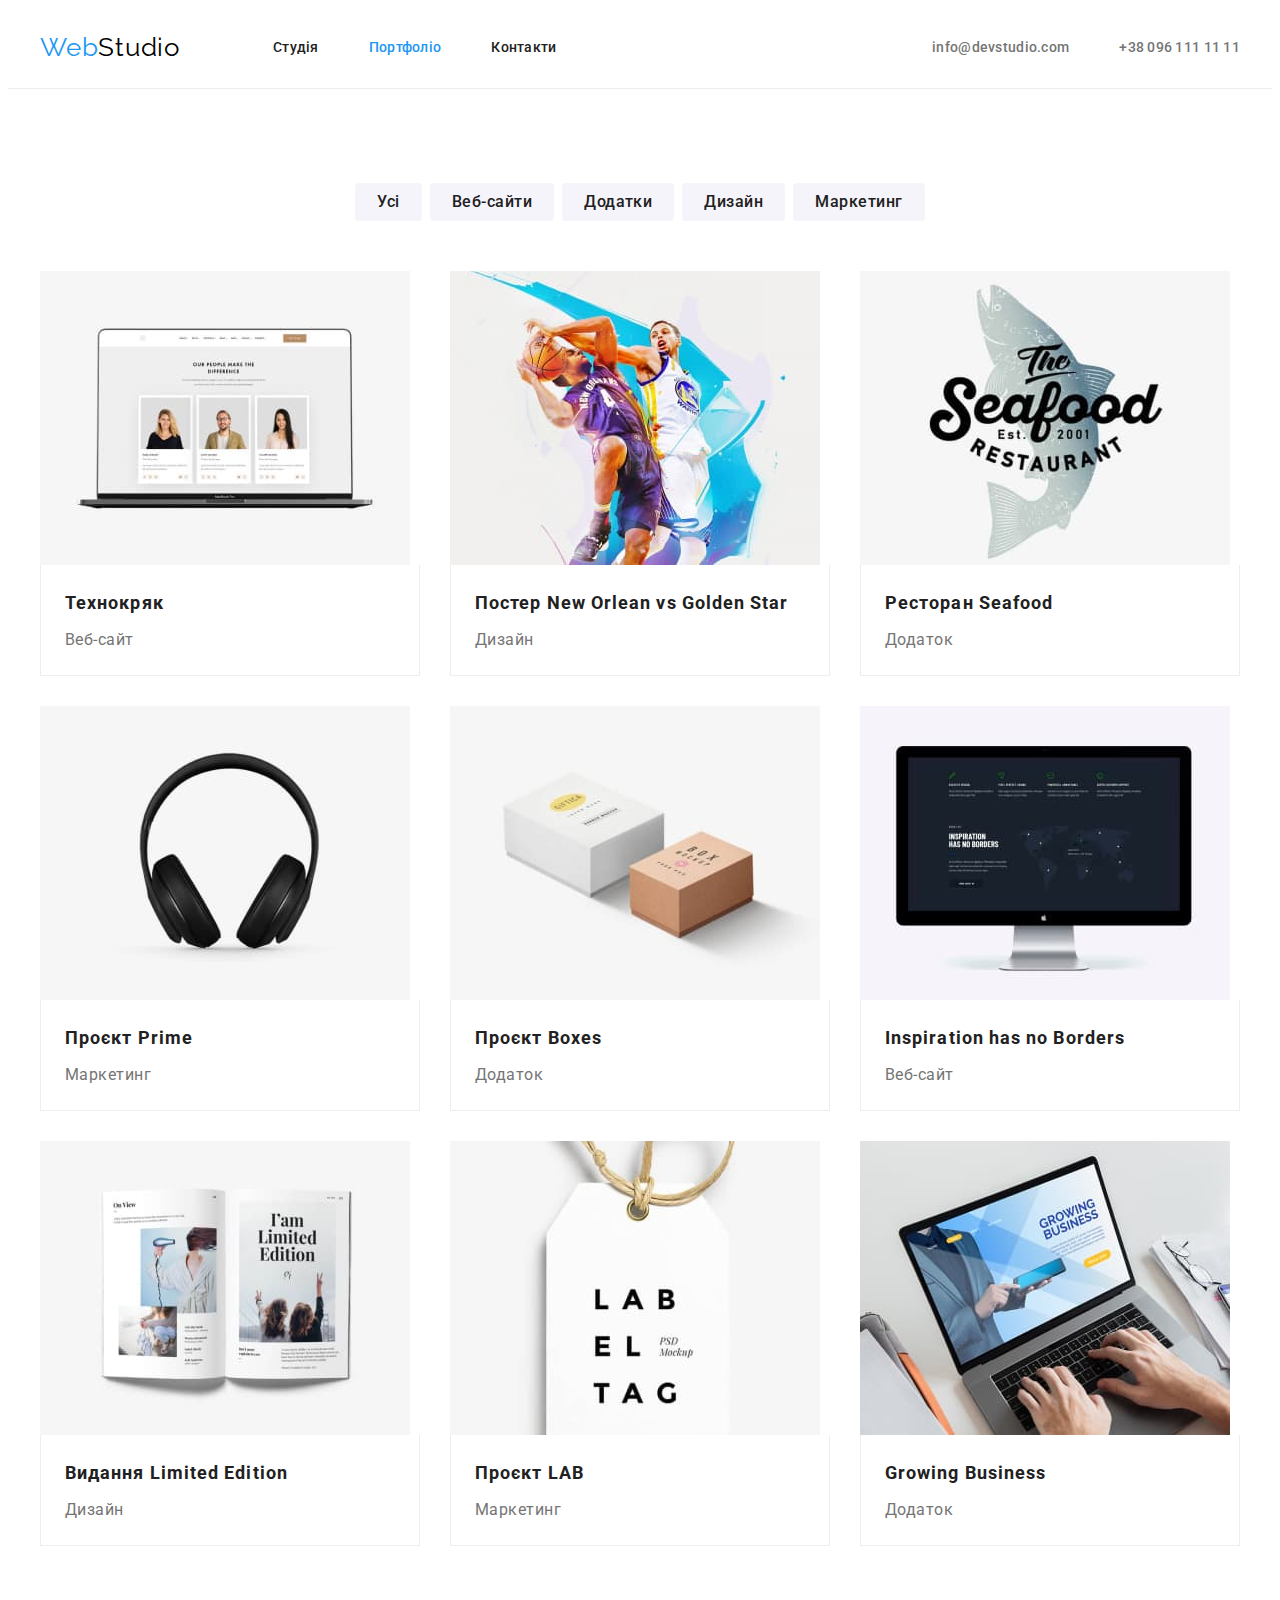
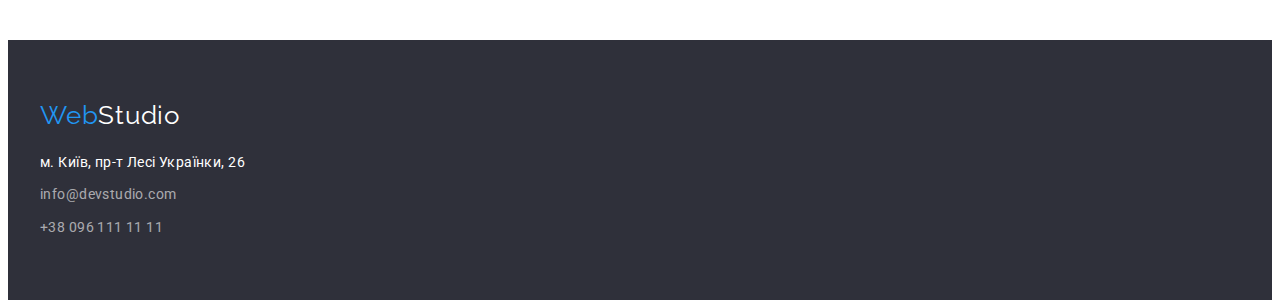
==== portfolio.html @ ec557239 "push from task 3" ====
<!DOCTYPE html>
<html lang="uk">
    <head>
        <meta charset="UTF-8" />
        <meta http-equiv="X-UA-Compatible" content="IE=edge" />
        <meta name="viewport" content="width=device-width, initial-scale=1.0" />
        <title>WebStudio</title>
        <link rel="preconnect" href="https://fonts.googleapis.com" />
        <link rel="preconnect" href="https://fonts.gstatic.com" crossorigin />
        <link
            href="https://fonts.googleapis.com/css2?family=Raleway:wght@700&family=Roboto:wght@400;500;700;900&display=swap"
            rel="stylesheet"
        />
        <link
            rel="stylesheet"
            href="https://cdnjs.cloudflare.com/ajax/libs/modern-normalize/1.1.0/modern-normalize.min.css"
            integrity="sha512-wpPYUAdjBVSE4KJnH1VR1HeZfpl1ub8YT/NKx4PuQ5NmX2tKuGu6U/JRp5y+Y8XG2tV+wKQpNHVUX03MfMFn9Q=="
            crossorigin="anonymous"
            referrerpolicy="no-referrer"
        />
        <link rel="stylesheet" href="./css/styles.css" />
    </head>
    <body>
        <header class="header">
            <div class="container container-header">
                <nav class="nav-list">
                    <a class="header-logo position link" href="#"
                        >Web<span class="studio-header">Studio</span></a
                    >
                    <ul class="header-list list">
                        <li class="header-item">
                            <a class="header-link link" href="index.html"
                                >Студія</a
                            >
                        </li>
                        <li class="header-item">
                            <a
                                class="header-link active-link link"
                                href="portfolio.html"
                                >Портфоліо</a
                            >
                        </li>
                        <li class="header-item">
                            <a class="header-link link" href="#">Контакти</a>
                        </li>
                    </ul>
                </nav>
                <ul class="header-list list">
                    <li class="header-item">
                        <a
                            class="header-link header-right link"
                            href="mailto:info@devstudio.com"
                            >info@devstudio.com</a
                        >
                    </li>
                    <li>
                        <a
                            class="header-link header-right link"
                            href="tel:+380961111111"
                            >+38 096 111 11 11</a
                        >
                    </li>
                </ul>
            </div>
        </header>
        <main>
            <section class="section">
                <div class="container">
                    <h1 class="visually-hidden">Portfolio</h1>
                    <ul class="filter-list list">
                        <li class="filter-item">
                            <button class="btn" type="button">Усі</button>
                        </li>
                        <li class="filter-item">
                            <button class="btn" type="button">Веб-сайти</button>
                        </li>
                        <li class="filter-item">
                            <button class="btn" type="button">Додатки</button>
                        </li>
                        <li class="filter-item">
                            <button class="btn" type="button">Дизайн</button>
                        </li>
                        <li class="filter-item">
                            <button class="btn" type="button">Маркетинг</button>
                        </li>
                    </ul>
                    <ul class="projects-list list">
                        <li class="project-item">
                            <a href="#">
                                <img
                                    src="images/technoduck.jpg"
                                    alt="technoduck"
                                    width="370"
                                    height="294"
                                />
                                <div class="project-item-content">
                                    <h3 class="project-item-title">
                                        Технокряк
                                    </h3>
                                    <p class="project-item-text">Веб-сайт</p>
                                </div>
                            </a>
                        </li>
                        <li class="project-item">
                            <a href="#">
                                <img
                                    src="images/poster.jpg"
                                    alt="poster"
                                    width="370"
                                    height="294"
                                />
                                <div class="project-item-content">
                                    <h3 class="project-item-title">
                                        Постер New Orlean vs Golden Star
                                    </h3>
                                    <p class="project-item-text">Дизайн</p>
                                </div>
                            </a>
                        </li>
                        <li class="project-item">
                            <a href="#">
                                <img
                                    src="images/seafood.jpg"
                                    alt="seafood"
                                    width="370"
                                    height="294"
                                />
                                <div class="project-item-content">
                                    <h3 class="project-item-title">
                                        Ресторан Seafood
                                    </h3>
                                    <p class="project-item-text">Додаток</p>
                                </div>
                            </a>
                        </li>
                        <li class="project-item">
                            <a href="#">
                                <img
                                    src="images/prime.jpg"
                                    alt="prime"
                                    width="370"
                                    height="294"
                                />
                                <div class="project-item-content">
                                    <h3 class="project-item-title">
                                        Проєкт Prime
                                    </h3>
                                    <p class="project-item-text">Маркетинг</p>
                                </div>
                            </a>
                        </li>
                        <li class="project-item">
                            <a href="#">
                                <img
                                    src="images/boxes.jpg"
                                    alt="boxes"
                                    width="370"
                                    height="294"
                                />
                                <div class="project-item-content">
                                    <h3 class="project-item-title">
                                        Проєкт Boxes
                                    </h3>
                                    <p class="project-item-text">Додаток</p>
                                </div>
                            </a>
                        </li>
                        <li class="project-item">
                            <a href="#">
                                <img
                                    src="images/borders.jpg"
                                    alt="borders"
                                    width="370"
                                    height="294"
                                />
                                <div class="project-item-content">
                                    <h3 class="project-item-title">
                                        Inspiration has no Borders
                                    </h3>
                                    <p class="project-item-text">Веб-сайт</p>
                                </div>
                            </a>
                        </li>
                        <li class="project-item">
                            <a href="#">
                                <img
                                    src="images/limited.jpg"
                                    alt="limited"
                                    width="370"
                                    height="294"
                                />
                                <div class="project-item-content">
                                    <h3 class="project-item-title">
                                        Видання Limited Edition
                                    </h3>
                                    <p class="project-item-text">Дизайн</p>
                                </div>
                            </a>
                        </li>
                        <li class="project-item">
                            <a href="#">
                                <img
                                    src="images/lab.jpg"
                                    alt="lab"
                                    width="370"
                                    height="294"
                                />
                                <div class="project-item-content">
                                    <h3 class="project-item-title">
                                        Проєкт LAB
                                    </h3>
                                    <p class="project-item-text">Маркетинг</p>
                                </div>
                            </a>
                        </li>
                        <li class="project-item">
                            <a href="#">
                                <img
                                    src="images/business.jpg"
                                    alt="business"
                                    width="370"
                                    height="294"
                                />
                                <div class="project-item-content">
                                    <h3 class="project-item-title">
                                        Growing Business
                                    </h3>
                                    <p class="project-item-text">Додаток</p>
                                </div>
                            </a>
                        </li>
                    </ul>
                </div>
            </section>
        </main>
        <footer class="footer">
            <div class="container">
                <a class="footer-logo position link" href="#"
                    >Web<span class="studio-footer">Studio</span></a
                >
                <address>
                    <ul class="footer-list list">
                        <li class="footer-item">
                            <a
                                class="footer-link link"
                                href="https://goo.gl/maps/NQe1JApc42JDdtww6"
                                target="_blank"
                                rel="noopener noreferrer"
                                >м. Київ, пр-т Лесі Українки, 26</a
                            >
                        </li>
                        <li class="footer-item">
                            <a
                                class="footer-link opacity link"
                                href="mailto:info@devstudio.com"
                                >info@devstudio.com</a
                            >
                        </li>
                        <li class="footer-item">
                            <a
                                class="footer-link opacity link"
                                href="tel:+380961111111"
                                >+38 096 111 11 11</a
                            >
                        </li>
                    </ul>
                </address>
            </div>
        </footer>
    </body>
</html>
---- css/styles.css ----
:root {
    --black-color: #212121;
    --white-background-color: #ffffff;
    --white-text-color: #ffffff;
    --body-font-family: "Roboto", sans-serif;
    --blue-background-color: #2196f3;
    --blue-text-color: #2196f3;
    --hero-background-color: #2f303a;
    --link-opacity-color: rgba(255, 255, 255, 0.6);
    --header-right-color: #757575;
    --item-text-color: #757575;
    --background-footer-color: #2f303a;
    --team-background-color: #f5f4fa;
    --btn-background-color: #f5f4fa;
    --studio-header-color: #000000;
    --btn-active-background-color: #188ce8;
}

body {
    font-family: var(--body-font-family);
    color: var(--black-color);
    background-color: var(--white-background-color);
}

ul,
p,
h1,
h2,
h3 {
    margin: 0;
    padding: 0;
}

img {
    display: block;
    max-width: 100%;
}

.container {
    margin: 0 auto;
    width: 1200px;
    padding: 0 15px;
}

.container.container-header {
    display: flex;
    align-items: center;
}

.list {
    list-style: none;
}

.link {
    text-decoration: none;
}

.nav-list {
    display: flex;
    align-items: center;
}

.btn {
    cursor: pointer;
    font-family: inherit;
    font-weight: 500;
    font-size: 16px;
    line-height: 1.62;
    text-align: center;
    letter-spacing: 0.03em;
    color: var(--black-color);
    background-color: var(--btn-background-color);
    padding: 6px 22px;
    border-radius: 4px;
    border-style: none;
}

.btn:hover,
.btn:focus {
    color: var(--white-text-color);
    background-color: var(--blue-background-color);
}

.btn:active {
    background-color: var(--btn-active-background-color);
}

.section {
    padding: 94px 0;
}

.section-works {
    padding-bottom: 94px;
}

.section-title {
    font-weight: 700;
    font-size: 36px;
    line-height: 1.16;
    text-align: center;
    letter-spacing: 0.03em;
    color: var(--black-color);
    margin-bottom: 50px;
}

.visually-hidden {
    position: absolute;
    white-space: nowrap;
    width: 1px;
    height: 1px;
    overflow: hidden;
    border: 0;
    padding: 0;
    clip: rect(0 0 0 0);
    clip-path: inset(50%);
    margin: -1px;
}

/*--HEADER--*/
.header {
    background-color: inherit;
    border-bottom: 1px solid #ececec;
}

.header-list {
    display: flex;
    gap: 50px;
    margin-left: auto;
}

.header-logo,
.footer-logo {
    font-family: "Raleway", sans-serif;
    font-size: 26px;
    line-height: 1.19;
    letter-spacing: 0.03em;
    color: var(--blue-text-color);
    display: block;
}

.header-logo.position {
    padding: 24px 0 25px;
    margin-right: 93px;
}

.footer-logo.position {
    margin-bottom: 20px;
}

.studio-header {
    color: var(--studio-header-color);
}

.studio-footer {
    color: var(--white-text-color);
}

.header-link {
    font-weight: 500;
    font-size: 14px;
    line-height: 1.14;
    letter-spacing: 0.02em;
    color: inherit;
    padding: 32px 0;
    display: block;
}

.header-link.active-link {
    color: var(--blue-text-color);
}

.header-link.header-right {
    color: var(--header-right-color);
}

.header-link:hover,
.header-link:focus {
    color: var(--blue-text-color);
}
/*--INDEX--*/
.hero {
    background-color: var(--hero-background-color);
    text-align: center;
    padding: 200px 0;
}

.hero-title {
    font-family: inherit;
    font-weight: 900;
    font-size: 44px;
    line-height: 1.36;
    text-align: center;
    letter-spacing: 0.06em;
    text-transform: uppercase;
    color: var(--white-text-color);
    max-width: 696px;
    margin: 0 auto;
}

.hero-btn {
    font-family: inherit;
    font-weight: 700;
    font-size: 16px;
    line-height: 1.87;
    letter-spacing: 0.06em;
    cursor: pointer;
    color: var(--white-text-color);
    background-color: var(--blue-background-color);
    border-radius: 4px;
    border-style: none;
    padding: 10px 32px;
    margin-top: 30px;
}

.hero-btn:active,
.hero-btn:hover,
.hero-btn:focus {
    background-color: var(--btn-active-background-color);
}

.particulars-item {
    flex-basis: 270px;
}

.particulars-list,
.works-list,
.team-list {
    display: flex;
    gap: 30px;
}

.particulars-item-title {
    font-weight: 700;
    font-size: 14px;
    line-height: 1.14;
    letter-spacing: 0.03em;
    text-transform: uppercase;
    color: var(--black-color);
    margin-bottom: 10px;
}

.particulars-item-text {
    font-size: 14px;
    line-height: 1.71;
    letter-spacing: 0.03em;
    color: var(--item-text-color);
}

.team {
    background-color: var(--team-background-color);
}

.team-item-content {
    padding: 30px 0;
}

.team-list-item {
    background-color: var(--white-background-color);
    border-radius: 0px 0px 4px 4px;
}

.team-item-title {
    font-weight: 500;
    font-size: 16px;
    line-height: 1.18;
    text-align: center;
    letter-spacing: 0.03em;
    color: var(--black-color);
    margin: 0 0 10px;
}

.team-item-text {
    font-size: 16px;
    line-height: 1.18;
    text-align: center;
    letter-spacing: 0.03em;
    color: var(--item-text-color);
}

/*-PORTFOLIO-*/
.filter-list {
    display: flex;
    gap: 8px;
    justify-content: center;
    margin-bottom: 50px;
}

.projects-list {
    display: flex;
    flex-wrap: wrap;
    gap: 30px;
}

.project-item {
    background-color: var(--white-background-color);
    flex-basis: calc((100% - 60px) / 3);
}

.project-item > a {
    text-decoration: none;
}

.project-item-content {
    padding: 20px 24px;
    border-bottom: 1px solid #eeeeee;
    border-left: 1px solid #eeeeee;
    border-right: 1px solid #eeeeee;
}

.project-item-title {
    font-weight: 700;
    font-size: 18px;
    line-height: 2;
    letter-spacing: 0.06em;
    color: var(--black-color);
    margin-bottom: 4px;
}

.project-item-text {
    font-size: 16px;
    line-height: 1.87;
    letter-spacing: 0.03em;
    color: var(--item-text-color);
}

/*-FOOTER-*/
.footer {
    background-color: var(--background-footer-color);
    padding: 60px 0;
}

.footer-item:not(:last-child) {
    margin-bottom: 9px;
}

.footer-link {
    font-style: normal;
    font-size: 14px;
    line-height: 1.71;
    letter-spacing: 0.03em;
    color: var(--white-background-color);
}

.footer-link.opacity {
    color: var(--link-opacity-color);
}

.footer-link:hover,
.footer-link:focus {
    color: var(--blue-text-color);
}
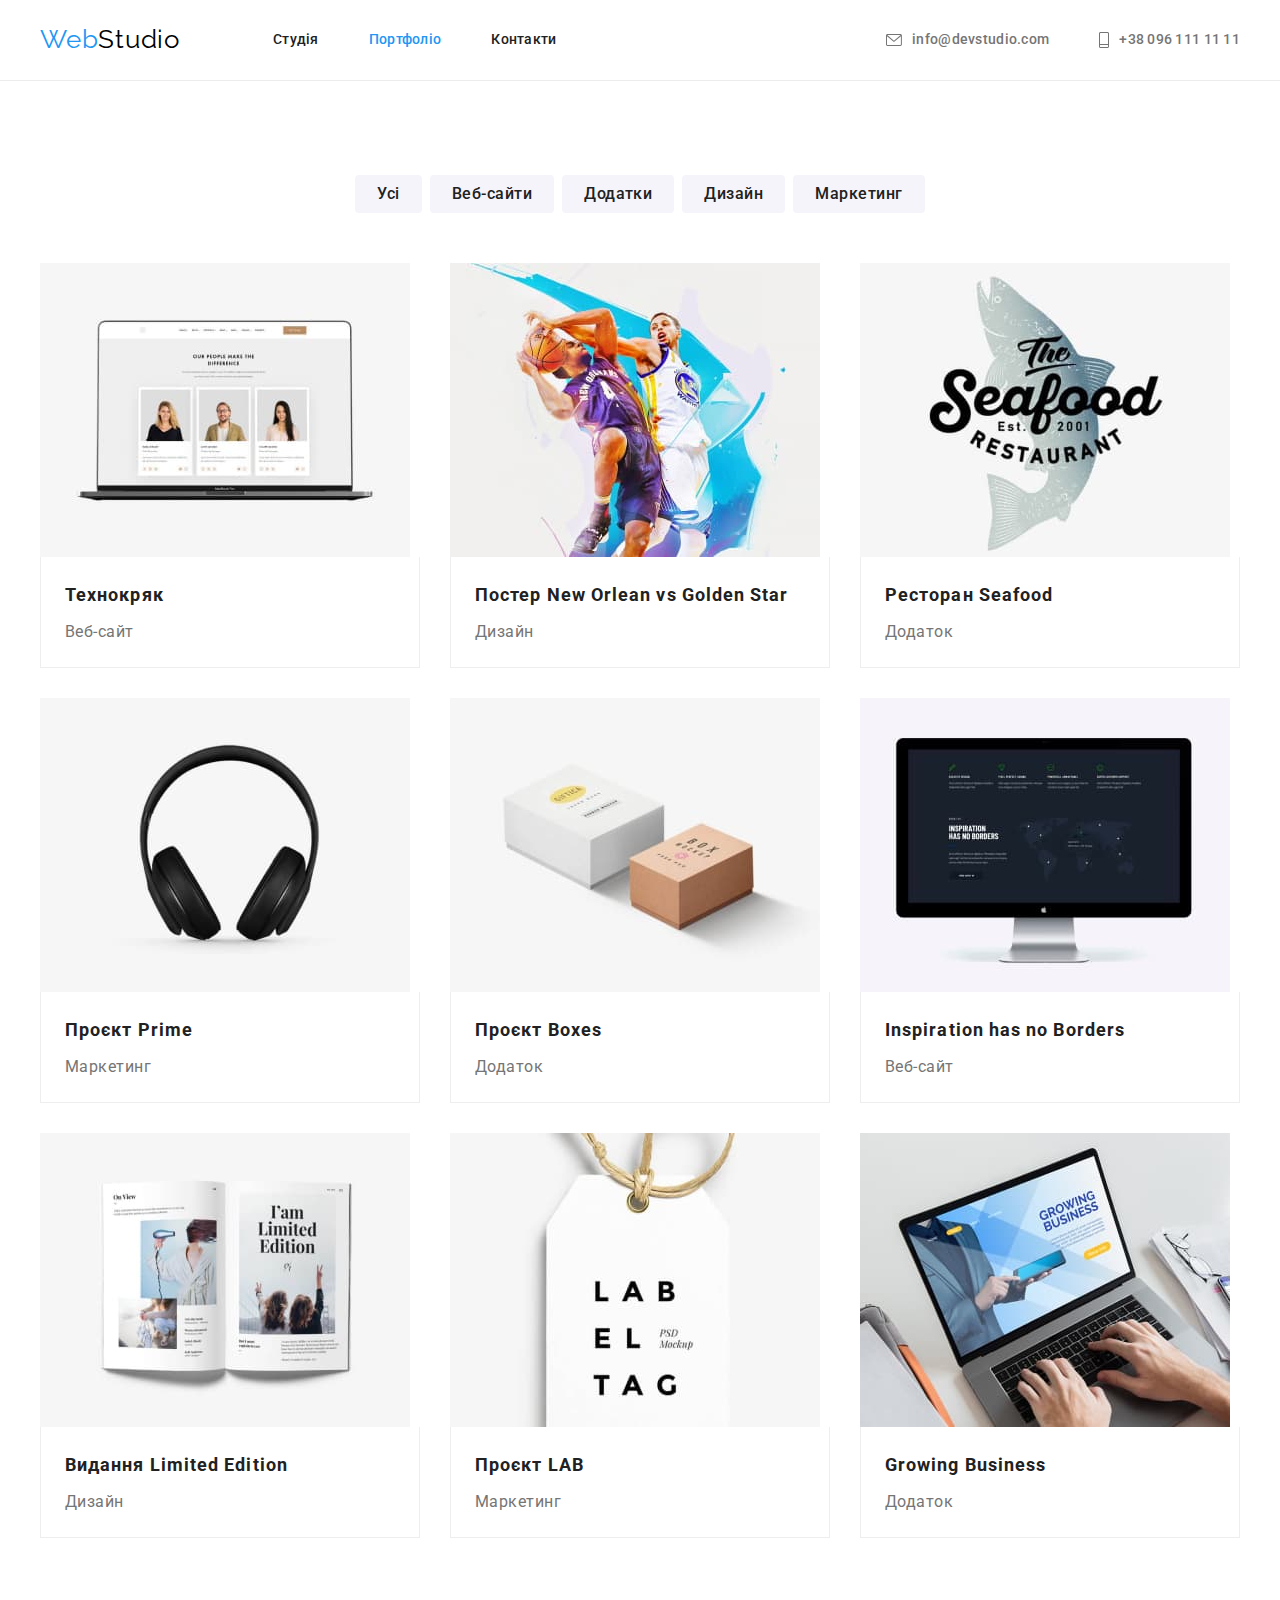
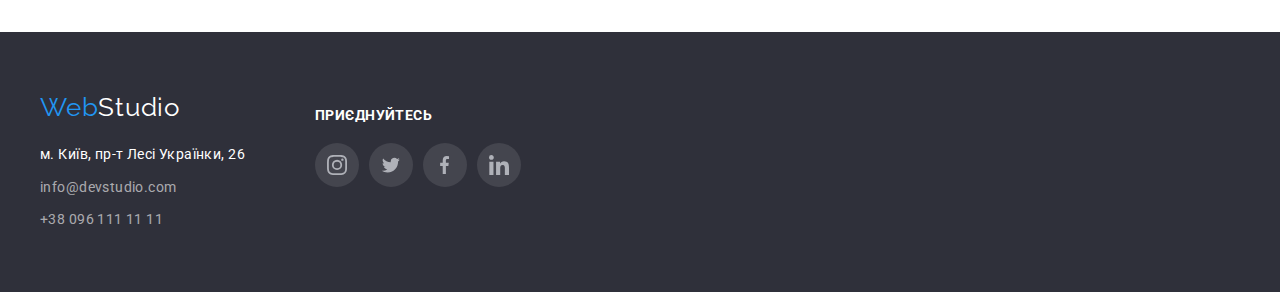
==== commit edb7dd9d: "complete module4" ====
--- a/portfolio.html
+++ b/portfolio.html
@@ -50,15 +50,31 @@
                         <a
                             class="header-link header-right link"
                             href="mailto:info@devstudio.com"
-                            >info@devstudio.com</a
                         >
+                            <div class="header-flex">
+                                <svg class="link-icon" width="16" height="12">
+                                    <use
+                                        href="./images/symbol-defs.svg#mail_head"
+                                    ></use>
+                                </svg>
+                                <span>info@devstudio.com</span>
+                            </div>
+                        </a>
                     </li>
-                    <li>
+                    <li class="header-item">
                         <a
                             class="header-link header-right link"
                             href="tel:+380961111111"
-                            >+38 096 111 11 11</a
                         >
+                            <div class="header-flex">
+                                <svg class="link-icon" width="10" height="16">
+                                    <use
+                                        href="./images/symbol-defs.svg#phone_head"
+                                    ></use>
+                                </svg>
+                                <span>+38 096 111 11 11</span>
+                            </div>
+                        </a>
                     </li>
                 </ul>
             </div>
@@ -235,36 +251,89 @@
         </main>
         <footer class="footer">
             <div class="container">
-                <a class="footer-logo position link" href="#"
-                    >Web<span class="studio-footer">Studio</span></a
-                >
-                <address>
-                    <ul class="footer-list list">
-                        <li class="footer-item">
-                            <a
-                                class="footer-link link"
-                                href="https://goo.gl/maps/NQe1JApc42JDdtww6"
-                                target="_blank"
-                                rel="noopener noreferrer"
-                                >м. Київ, пр-т Лесі Українки, 26</a
-                            >
-                        </li>
-                        <li class="footer-item">
-                            <a
-                                class="footer-link opacity link"
-                                href="mailto:info@devstudio.com"
-                                >info@devstudio.com</a
-                            >
-                        </li>
-                        <li class="footer-item">
-                            <a
-                                class="footer-link opacity link"
-                                href="tel:+380961111111"
-                                >+38 096 111 11 11</a
-                            >
-                        </li>
-                    </ul>
-                </address>
+                <div class="footer-wrap">
+                    <div>
+                        <a class="footer-logo position link" href="#"
+                            >Web<span class="studio-footer">Studio</span></a
+                        >
+                        <address>
+                            <ul class="footer-list list">
+                                <li class="footer-item">
+                                    <a
+                                        class="footer-link link"
+                                        href="https://goo.gl/maps/NQe1JApc42JDdtww6"
+                                        target="_blank"
+                                        rel="noopener noreferrer"
+                                        >м. Київ, пр-т Лесі Українки, 26</a
+                                    >
+                                </li>
+                                <li class="footer-item">
+                                    <a
+                                        class="footer-link opacity link"
+                                        href="mailto:info@devstudio.com"
+                                        >info@devstudio.com</a
+                                    >
+                                </li>
+                                <li class="footer-item">
+                                    <a
+                                        class="footer-link opacity link"
+                                        href="tel:+380961111111"
+                                        >+38 096 111 11 11</a
+                                    >
+                                </li>
+                            </ul>
+                        </address>
+                    </div>
+                    <div>
+                        <div class="footer-union">приєднуйтесь</div>
+                        <div class="footer-social-links">
+                            <div class="social-footer-wrap">
+                                <svg
+                                    class="link-team-icon"
+                                    width="20"
+                                    height="20"
+                                >
+                                    <use
+                                        href="./images/symbol-defs.svg#instagram"
+                                    ></use>
+                                </svg>
+                            </div>
+                            <div class="social-footer-wrap">
+                                <svg
+                                    class="link-team-icon"
+                                    width="20"
+                                    height="16.25"
+                                >
+                                    <use
+                                        href="./images/symbol-defs.svg#twitter"
+                                    ></use>
+                                </svg>
+                            </div>
+                            <div class="social-footer-wrap">
+                                <svg
+                                    class="link-team-icon"
+                                    width="10"
+                                    height="20"
+                                >
+                                    <use
+                                        href="./images/symbol-defs.svg#facebook"
+                                    ></use>
+                                </svg>
+                            </div>
+                            <div class="social-footer-wrap">
+                                <svg
+                                    class="link-team-icon"
+                                    width="20"
+                                    height="20"
+                                >
+                                    <use
+                                        href="./images/symbol-defs.svg#linkedin"
+                                    ></use>
+                                </svg>
+                            </div>
+                        </div>
+                    </div>
+                </div>
             </div>
         </footer>
     </body>
--- a/css/styles.css
+++ b/css/styles.css
@@ -1,4 +1,5 @@
 :root {
+    --header-color: #ececec;
     --black-color: #212121;
     --white-background-color: #ffffff;
     --white-text-color: #ffffff;
@@ -12,11 +13,17 @@
     --background-footer-color: #2f303a;
     --team-background-color: #f5f4fa;
     --btn-background-color: #f5f4fa;
+    --particular-box-color: #f5f4fa;
     --studio-header-color: #000000;
     --btn-active-background-color: #188ce8;
+    --link-team-icon-color: #afb1b8;
+    --clients-list-item-color: #f5f5f5;
+    --project-item-content-color: #eeeeee;
 }
 
 body {
+    max-width: 1600px;
+    margin: 0 auto;
     font-family: var(--body-font-family);
     color: var(--black-color);
     background-color: var(--white-background-color);
@@ -76,13 +83,12 @@
 }
 
 .btn:hover,
-.btn:focus {
+.btn:focus,
+.btn:active {
     color: var(--white-text-color);
     background-color: var(--blue-background-color);
-}
-
-.btn:active {
-    background-color: var(--btn-active-background-color);
+    box-shadow: 0px 3px 1px rgba(0, 0, 0, 0.1), 0px 1px 2px rgba(0, 0, 0, 0.08),
+        0px 2px 2px rgba(0, 0, 0, 0.12);
 }
 
 .section {
@@ -119,7 +125,7 @@
 /*--HEADER--*/
 .header {
     background-color: inherit;
-    border-bottom: 1px solid #ececec;
+    border-bottom: 1px solid var(--header-color);
 }
 
 .header-list {
@@ -136,6 +142,7 @@
     letter-spacing: 0.03em;
     color: var(--blue-text-color);
     display: block;
+    height: 31;
 }
 
 .header-logo.position {
@@ -177,8 +184,33 @@
 .header-link:focus {
     color: var(--blue-text-color);
 }
+
+.header-link:hover .link-icon,
+.header-link:focus .link-icon {
+    fill: var(--blue-text-color);
+}
+
+.header-flex {
+    display: flex;
+    align-items: center;
+    gap: 10px;
+}
+
+.link-icon {
+    fill: var(--item-text-color);
+}
+
 /*--INDEX--*/
 .hero {
+    background-image: linear-gradient(
+            to right,
+            rgba(47, 48, 58, 0.4),
+            rgba(47, 48, 58, 0.4)
+        ),
+        url("../images/hero_background.jpg");
+    background-repeat: no-repeat;
+    background-position: center;
+    background-size: cover;
     background-color: var(--hero-background-color);
     text-align: center;
     padding: 200px 0;
@@ -216,6 +248,7 @@
 .hero-btn:hover,
 .hero-btn:focus {
     background-color: var(--btn-active-background-color);
+    box-shadow: 0px 4px 4px rgba(0, 0, 0, 0.15);
 }
 
 .particulars-item {
@@ -224,9 +257,20 @@
 
 .particulars-list,
 .works-list,
+.clients-list,
 .team-list {
     display: flex;
     gap: 30px;
+}
+
+.particulars-box {
+    display: flex;
+    align-items: center;
+    justify-content: center;
+    width: 270px;
+    height: 120px;
+    background: var(--particular-box-color);
+    border-radius: 4px;
 }
 
 .particulars-item-title {
@@ -237,6 +281,7 @@
     text-transform: uppercase;
     color: var(--black-color);
     margin-bottom: 10px;
+    margin-top: 30px;
 }
 
 .particulars-item-text {
@@ -251,12 +296,14 @@
 }
 
 .team-item-content {
-    padding: 30px 0;
+    padding: 16px 0;
 }
 
 .team-list-item {
     background-color: var(--white-background-color);
     border-radius: 0px 0px 4px 4px;
+    box-shadow: 0px 1px 3px rgba(0, 0, 0, 0.12), 0px 1px 1px rgba(0, 0, 0, 0.14),
+        0px 2px 1px rgba(0, 0, 0, 0.2);
 }
 
 .team-item-title {
@@ -277,6 +324,62 @@
     color: var(--item-text-color);
 }
 
+.link-team-icon {
+    fill: var(--link-team-icon-color);
+}
+
+.team-item-social {
+    display: flex;
+    align-items: center;
+    justify-content: center;
+    gap: 10px;
+    padding-bottom: 30px;
+}
+
+.social-team-wrap {
+    width: 44px;
+    height: 44px;
+    border-radius: 50%;
+    display: flex;
+    justify-content: center;
+    align-items: center;
+}
+
+.social-team-wrap:hover,
+.social-team-wrap:focus {
+    background-color: var(--blue-background-color);
+    cursor: pointer;
+}
+
+.social-team-wrap:hover .link-team-icon,
+.social-team-wrap:focus .link-team-icon {
+    fill: var(--white-background-color);
+}
+
+.clients-list-item {
+    display: flex;
+    justify-content: center;
+    align-items: center;
+    background-color: var(--clients-list-item-color);
+    border: 1px solid var(--link-team-icon-color);
+    border-radius: 4px;
+    width: 170px;
+    height: 92px;
+}
+
+.clients-list-item:hover {
+    border: 1px solid var(--blue-background-color);
+    cursor: pointer;
+}
+
+.clients-list-item:hover .link-client-icon {
+    fill: var(--blue-background-color);
+}
+
+.link-client-icon {
+    fill: var(--link-team-icon-color);
+}
+
 /*-PORTFOLIO-*/
 .filter-list {
     display: flex;
@@ -296,15 +399,20 @@
     flex-basis: calc((100% - 60px) / 3);
 }
 
+.project-item:hover {
+    box-shadow: 0px 1px 1px rgba(0, 0, 0, 0.12), 0px 4px 4px rgba(0, 0, 0, 0.06),
+        1px 4px 6px rgba(0, 0, 0, 0.16);
+}
+
 .project-item > a {
     text-decoration: none;
 }
 
 .project-item-content {
     padding: 20px 24px;
-    border-bottom: 1px solid #eeeeee;
-    border-left: 1px solid #eeeeee;
-    border-right: 1px solid #eeeeee;
+    border-bottom: 1px solid var(--project-item-content-color);
+    border-left: 1px solid var(--project-item-content-color);
+    border-right: 1px solid var(--project-item-content-color);
 }
 
 .project-item-title {
@@ -349,3 +457,47 @@
 .footer-link:focus {
     color: var(--blue-text-color);
 }
+
+.footer-wrap {
+    display: flex;
+    gap: 70px;
+}
+
+.footer-union {
+    font-weight: 700;
+    font-size: 14px;
+    color: var(--white-text-color);
+    line-height: 16px;
+    letter-spacing: 0.03em;
+    text-transform: uppercase;
+    height: 31px;
+    display: table-cell;
+    vertical-align: bottom;
+}
+
+.footer-social-links {
+    margin-top: 20px;
+    display: flex;
+    gap: 10px;
+}
+
+.social-footer-wrap {
+    width: 44px;
+    height: 44px;
+    border-radius: 50%;
+    display: flex;
+    justify-content: center;
+    align-items: center;
+    background: rgba(255, 255, 255, 0.1);
+}
+
+.social-footer-wrap:hover,
+.social-footer-wrap:focus {
+    background-color: var(--blue-background-color);
+    cursor: pointer;
+}
+
+.social-footer-wrap:hover .link-team-icon,
+.social-footer-wrap:focus .link-team-icon {
+    fill: var(--white-background-color);
+}
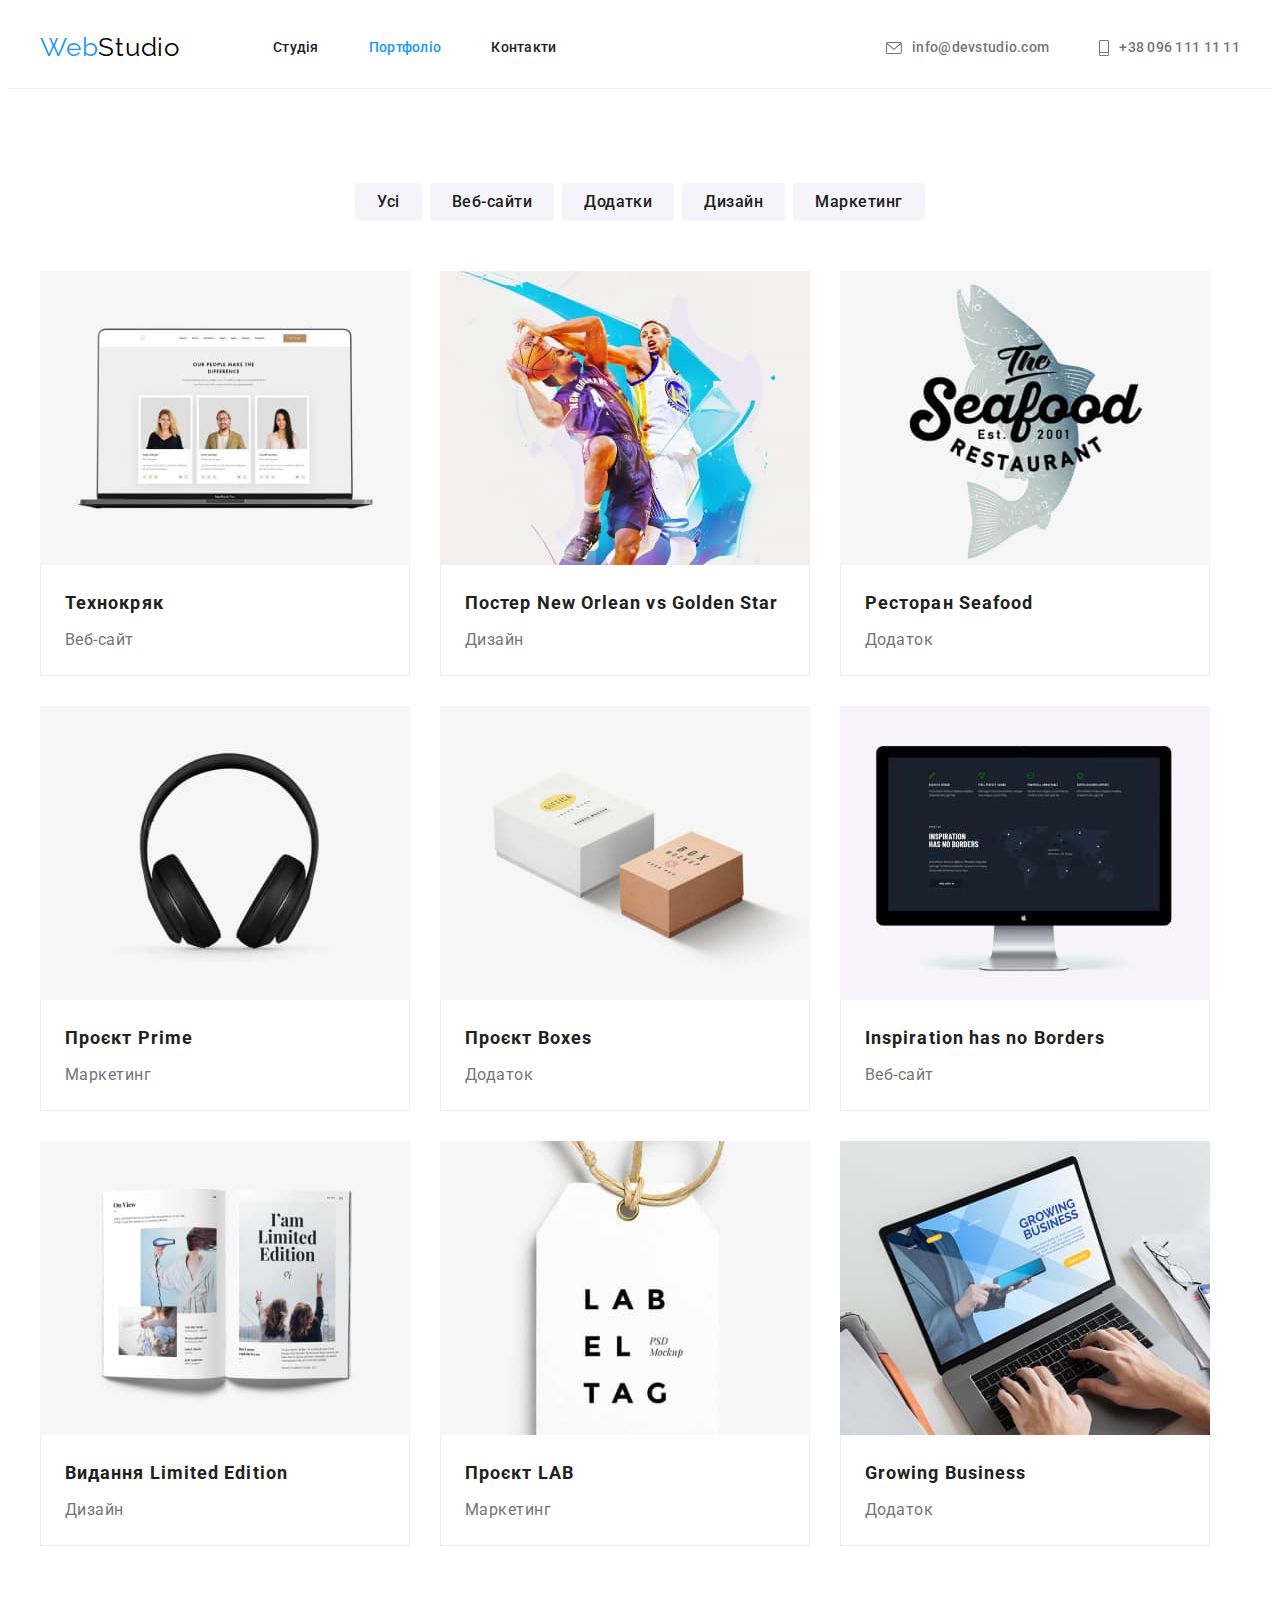
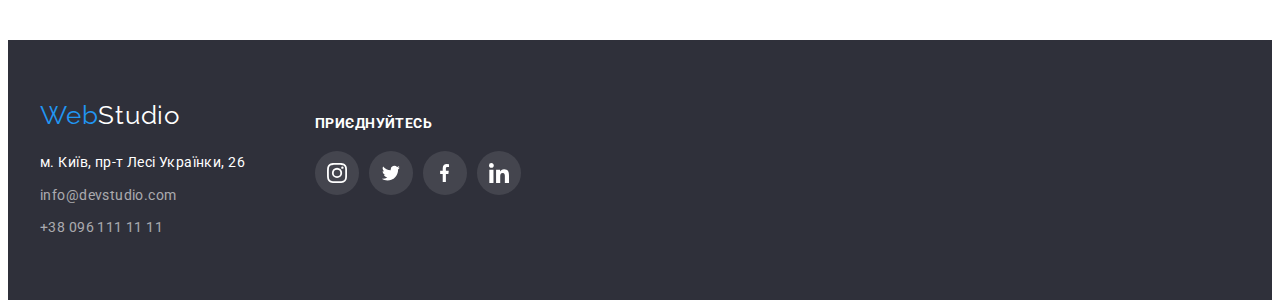
==== commit 17a91ea3: "fix issues1 module4" ====
--- a/portfolio.html
+++ b/portfolio.html
@@ -102,7 +102,7 @@
                     </ul>
                     <ul class="projects-list list">
                         <li class="project-item">
-                            <a href="#">
+                            <a class="project-item-link" href="#">
                                 <img
                                     src="images/technoduck.jpg"
                                     alt="technoduck"
@@ -118,7 +118,7 @@
                             </a>
                         </li>
                         <li class="project-item">
-                            <a href="#">
+                            <a class="project-item-link" href="#">
                                 <img
                                     src="images/poster.jpg"
                                     alt="poster"
@@ -134,7 +134,7 @@
                             </a>
                         </li>
                         <li class="project-item">
-                            <a href="#">
+                            <a class="project-item-link" href="#">
                                 <img
                                     src="images/seafood.jpg"
                                     alt="seafood"
@@ -150,7 +150,7 @@
                             </a>
                         </li>
                         <li class="project-item">
-                            <a href="#">
+                            <a class="project-item-link" href="#">
                                 <img
                                     src="images/prime.jpg"
                                     alt="prime"
@@ -166,7 +166,7 @@
                             </a>
                         </li>
                         <li class="project-item">
-                            <a href="#">
+                            <a class="project-item-link" href="#">
                                 <img
                                     src="images/boxes.jpg"
                                     alt="boxes"
@@ -182,7 +182,7 @@
                             </a>
                         </li>
                         <li class="project-item">
-                            <a href="#">
+                            <a class="project-item-link" href="#">
                                 <img
                                     src="images/borders.jpg"
                                     alt="borders"
@@ -198,7 +198,7 @@
                             </a>
                         </li>
                         <li class="project-item">
-                            <a href="#">
+                            <a class="project-item-link" href="#">
                                 <img
                                     src="images/limited.jpg"
                                     alt="limited"
@@ -214,7 +214,7 @@
                             </a>
                         </li>
                         <li class="project-item">
-                            <a href="#">
+                            <a class="project-item-link" href="#">
                                 <img
                                     src="images/lab.jpg"
                                     alt="lab"
@@ -230,7 +230,7 @@
                             </a>
                         </li>
                         <li class="project-item">
-                            <a href="#">
+                            <a class="project-item-link" href="#">
                                 <img
                                     src="images/business.jpg"
                                     alt="business"
@@ -286,52 +286,60 @@
                     </div>
                     <div>
                         <div class="footer-union">приєднуйтесь</div>
-                        <div class="footer-social-links">
-                            <div class="social-footer-wrap">
-                                <svg
-                                    class="link-team-icon"
-                                    width="20"
-                                    height="20"
-                                >
-                                    <use
-                                        href="./images/symbol-defs.svg#instagram"
-                                    ></use>
-                                </svg>
-                            </div>
-                            <div class="social-footer-wrap">
-                                <svg
-                                    class="link-team-icon"
-                                    width="20"
-                                    height="16.25"
-                                >
-                                    <use
-                                        href="./images/symbol-defs.svg#twitter"
-                                    ></use>
-                                </svg>
-                            </div>
-                            <div class="social-footer-wrap">
-                                <svg
-                                    class="link-team-icon"
-                                    width="10"
-                                    height="20"
-                                >
-                                    <use
-                                        href="./images/symbol-defs.svg#facebook"
-                                    ></use>
-                                </svg>
-                            </div>
-                            <div class="social-footer-wrap">
-                                <svg
-                                    class="link-team-icon"
-                                    width="20"
-                                    height="20"
-                                >
-                                    <use
-                                        href="./images/symbol-defs.svg#linkedin"
-                                    ></use>
-                                </svg>
-                            </div>
-                        </div>
+                        <ul class="footer-social-links list">
+                            <li>
+                                <a class="social-footer-wrap" href="#">
+                                    <svg
+                                        class="link-footer-icon"
+                                        width="20"
+                                        height="20"
+                                    >
+                                        <use
+                                            href="./images/symbol-defs.svg#instagram"
+                                        ></use>
+                                    </svg>
+                                </a>
+                            </li>
+                            <li>
+                                <a class="social-footer-wrap" href="#">
+                                    <svg
+                                        class="link-footer-icon"
+                                        width="20"
+                                        height="16.25"
+                                    >
+                                        <use
+                                            href="./images/symbol-defs.svg#twitter"
+                                        ></use>
+                                    </svg>
+                                </a>
+                            </li>
+                            <li>
+                                <a class="social-footer-wrap" href="#">
+                                    <svg
+                                        class="link-footer-icon"
+                                        width="10"
+                                        height="20"
+                                    >
+                                        <use
+                                            href="./images/symbol-defs.svg#facebook"
+                                        ></use>
+                                    </svg>
+                                </a>
+                            </li>
+                            <li>
+                                <a class="social-footer-wrap" href="#">
+                                    <svg
+                                        class="link-footer-icon"
+                                        width="20"
+                                        height="20"
+                                    >
+                                        <use
+                                            href="./images/symbol-defs.svg#linkedin"
+                                        ></use>
+                                    </svg>
+                                </a>
+                            </li>
+                        </ul>
                     </div>
                 </div>
             </div>
--- a/css/styles.css
+++ b/css/styles.css
@@ -6,7 +6,7 @@
     --body-font-family: "Roboto", sans-serif;
     --blue-background-color: #2196f3;
     --blue-text-color: #2196f3;
-    --hero-background-color: #2f303a;
+    --hero-background-color: #c4c4c4;
     --link-opacity-color: rgba(255, 255, 255, 0.6);
     --header-right-color: #757575;
     --item-text-color: #757575;
@@ -22,8 +22,6 @@
 }
 
 body {
-    max-width: 1600px;
-    margin: 0 auto;
     font-family: var(--body-font-family);
     color: var(--black-color);
     background-color: var(--white-background-color);
@@ -214,6 +212,8 @@
     background-color: var(--hero-background-color);
     text-align: center;
     padding: 200px 0;
+    max-width: 1600px;
+    margin: 0 auto;
 }
 
 .hero-title {
@@ -242,6 +242,7 @@
     border-style: none;
     padding: 10px 32px;
     margin-top: 30px;
+    box-shadow: 0px 4px 4px rgba(0, 0, 0, 0.15);
 }
 
 .hero-btn:active,
@@ -296,7 +297,7 @@
 }
 
 .team-item-content {
-    padding: 16px 0;
+    padding: 16px 0 30px;
 }
 
 .team-list-item {
@@ -322,6 +323,7 @@
     text-align: center;
     letter-spacing: 0.03em;
     color: var(--item-text-color);
+    margin-bottom: 16px;
 }
 
 .link-team-icon {
@@ -333,7 +335,6 @@
     align-items: center;
     justify-content: center;
     gap: 10px;
-    padding-bottom: 30px;
 }
 
 .social-team-wrap {
@@ -360,19 +361,20 @@
     display: flex;
     justify-content: center;
     align-items: center;
-    background-color: var(--clients-list-item-color);
     border: 1px solid var(--link-team-icon-color);
     border-radius: 4px;
     width: 170px;
     height: 92px;
 }
 
-.clients-list-item:hover {
+.clients-list-item:hover,
+.clients-list-item:focus {
     border: 1px solid var(--blue-background-color);
     cursor: pointer;
 }
 
-.clients-list-item:hover .link-client-icon {
+.clients-list-item:hover .link-client-icon,
+.clients-list-item:focus .link-client-icon {
     fill: var(--blue-background-color);
 }
 
@@ -394,17 +396,19 @@
     gap: 30px;
 }
 
-.project-item {
+.project-item-link {
     background-color: var(--white-background-color);
     flex-basis: calc((100% - 60px) / 3);
-}
-
-.project-item:hover {
+    display: block;
+}
+
+.project-item-link:hover,
+.project-item-link:focus {
     box-shadow: 0px 1px 1px rgba(0, 0, 0, 0.12), 0px 4px 4px rgba(0, 0, 0, 0.06),
         1px 4px 6px rgba(0, 0, 0, 0.16);
 }
 
-.project-item > a {
+.project-item > .project-item-link {
     text-decoration: none;
 }
 
@@ -475,6 +479,10 @@
     vertical-align: bottom;
 }
 
+.link-footer-icon {
+    fill: var(--white-background-color);
+}
+
 .footer-social-links {
     margin-top: 20px;
     display: flex;
@@ -496,8 +504,3 @@
     background-color: var(--blue-background-color);
     cursor: pointer;
 }
-
-.social-footer-wrap:hover .link-team-icon,
-.social-footer-wrap:focus .link-team-icon {
-    fill: var(--white-background-color);
-}
